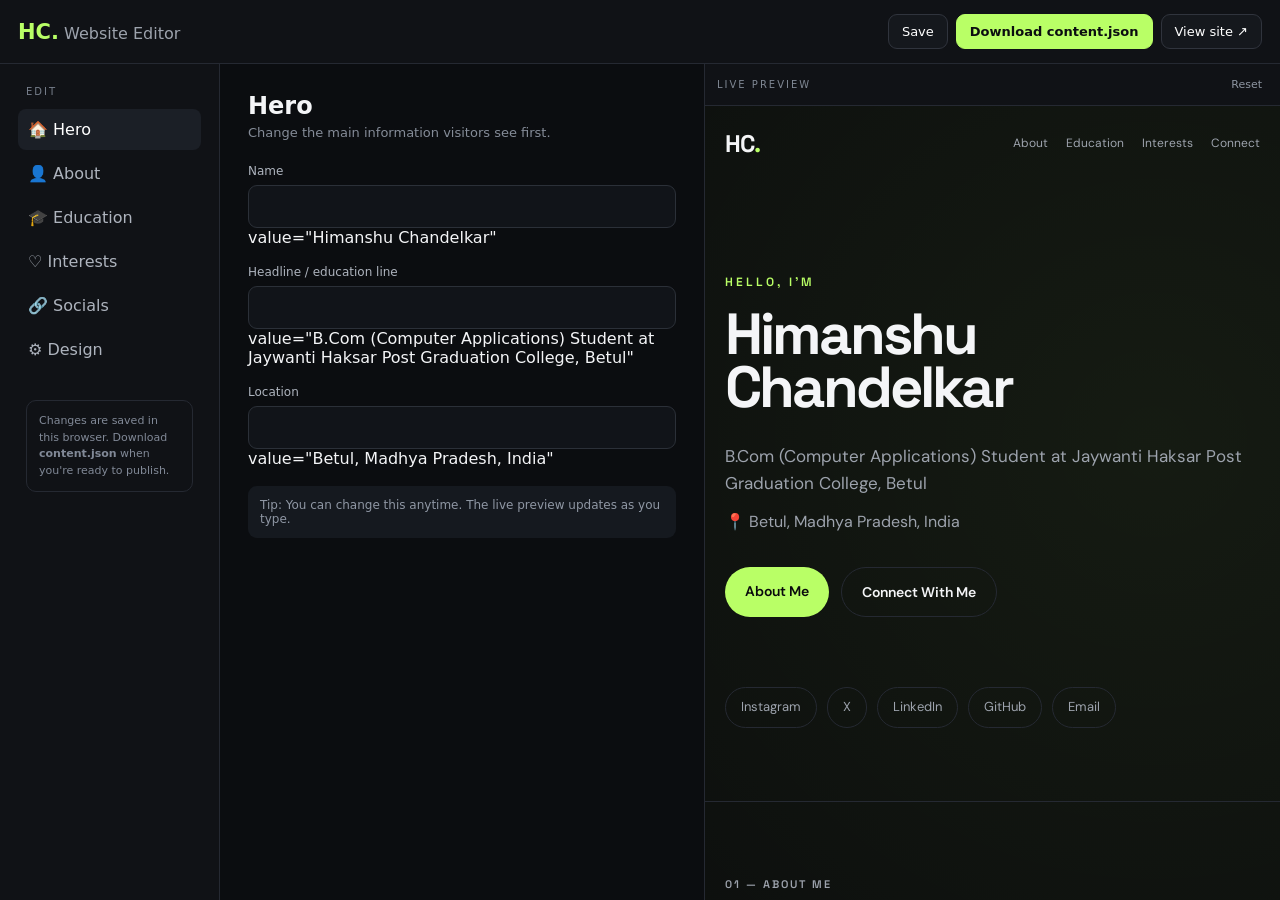
==== editor.html @ 12ae5958 "Add files via upload" ====
<!DOCTYPE html>
<html lang="en"><head><meta charset="UTF-8"><meta name="viewport" content="width=device-width,initial-scale=1.0"><title>Website Editor — Himanshu Chandelkar</title><link rel="stylesheet" href="editor.css"></head>
<body>
<header><div><b>HC.</b><span> Website Editor</span></div><div class="top-actions"><button id="saveBtn">Save</button><button id="exportBtn" class="primary">Download content.json</button><a href="index.html" target="_blank">View site ↗</a></div></header>
<div class="layout">
<aside><div class="side-title">EDIT</div><button class="tab active" data-tab="hero">🏠 Hero</button><button class="tab" data-tab="about">👤 About</button><button class="tab" data-tab="education">🎓 Education</button><button class="tab" data-tab="interests">♡ Interests</button><button class="tab" data-tab="socials">🔗 Socials</button><button class="tab" data-tab="design">⚙ Design</button><div class="hint">Changes are saved in this browser. Download <b>content.json</b> when you're ready to publish.</div></aside>
<section class="workspace"><div id="panel"></div></section>
<aside class="preview"><div class="preview-head"><span>LIVE PREVIEW</span><button id="resetBtn">Reset</button></div><iframe id="previewFrame"></iframe></aside>
</div>
<script src="editor.js"></script></body></html>
---- editor.css ----
*{box-sizing:border-box}body{margin:0;background:#0b0d10;color:#f4f5f7;font-family:Inter,system-ui,sans-serif}button,input,textarea{font:inherit}button{cursor:pointer}.top-actions button,.top-actions a{border:1px solid #30343d;background:#15181d;color:#fff;border-radius:9px;padding:9px 13px;text-decoration:none;font-size:13px}.top-actions .primary{background:#b9ff66;color:#0b0d10;border-color:#b9ff66;font-weight:700}header{height:64px;border-bottom:1px solid #252932;display:flex;align-items:center;justify-content:space-between;padding:0 18px;background:#101216;position:sticky;top:0;z-index:5}header b{font-size:21px;color:#b9ff66}header span{color:#9da3ad}.top-actions{display:flex;gap:8px;align-items:center}.layout{display:grid;grid-template-columns:220px minmax(360px,1fr) minmax(380px,45vw);min-height:calc(100vh - 64px)}aside{background:#101216;border-right:1px solid #252932;padding:18px}.preview{border-left:1px solid #252932;border-right:0;padding:0;display:flex;flex-direction:column}.side-title{font-size:10px;letter-spacing:2px;color:#777f8c;margin:4px 8px 12px}.tab{display:block;width:100%;text-align:left;border:0;background:transparent;color:#aeb4be;padding:11px 10px;border-radius:8px;margin-bottom:3px}.tab.active,.tab:hover{background:#1b1f26;color:#fff}.hint{margin:30px 8px 0;padding:12px;border:1px solid #252932;border-radius:10px;color:#818997;font-size:11px;line-height:1.5}.workspace{padding:28px;overflow:auto;max-height:calc(100vh - 64px)}.panel-title{font-size:24px;margin:0 0 5px}.panel-sub{color:#858c98;font-size:13px;margin:0 0 24px}.field{margin:0 0 18px}.field label{display:block;font-size:12px;color:#aeb4be;margin-bottom:7px}.field input,.field textarea{width:100%;background:#111419;border:1px solid #2b3038;border-radius:9px;color:#fff;padding:11px 12px;outline:none}.field input:focus,.field textarea:focus{border-color:#b9ff66}.field textarea{min-height:110px;resize:vertical}.row{display:grid;grid-template-columns:1fr 1fr;gap:12px}.item{border:1px solid #292e37;background:#111419;border-radius:12px;padding:15px;margin-bottom:12px}.item-head{display:flex;justify-content:space-between;align-items:center;margin-bottom:12px}.item-head strong{font-size:13px}.mini{border:1px solid #30343d;background:#181b21;color:#bbb;border-radius:7px;padding:5px 8px;font-size:11px}.danger{color:#ff8f8f}.add{width:100%;padding:11px;border:1px dashed #39404a;background:transparent;color:#b9ff66;border-radius:9px}.check{display:flex;align-items:center;gap:9px;color:#b7bdc6;font-size:13px}.check input{accent-color:#b9ff66}.swatches{display:grid;grid-template-columns:1fr 1fr;gap:12px}.preview-head{height:44px;border-bottom:1px solid #252932;display:flex;align-items:center;justify-content:space-between;padding:0 12px;font-size:10px;letter-spacing:2px;color:#7f8793}.preview-head button{background:transparent;color:#8d95a1;border:0;font-size:11px}.preview iframe{width:100%;height:100%;border:0;background:#090a0c}.notice{padding:12px;border-radius:9px;background:#15191f;color:#8f97a4;font-size:12px;margin-top:15px}.section-order{display:flex;flex-direction:column;gap:8px}.order-row{display:flex;justify-content:space-between;align-items:center;padding:12px;background:#15181d;border:1px solid #292e37;border-radius:9px}.order-row button{margin-left:5px}.saved{color:#b9ff66;font-size:12px;margin-left:8px}
@media(max-width:1000px){.layout{grid-template-columns:190px 1fr}.preview{display:none}}@media(max-width:650px){header{height:auto;gap:10px;align-items:flex-start;padding:13px;flex-direction:column}.layout{display:block}.workspace{max-height:none;padding:20px}aside{border-right:0;border-bottom:1px solid #252932}.tab{display:inline-block;width:auto;margin-right:4px}.hint{display:none}.top-actions{flex-wrap:wrap}.row,.swatches{grid-template-columns:1fr}}
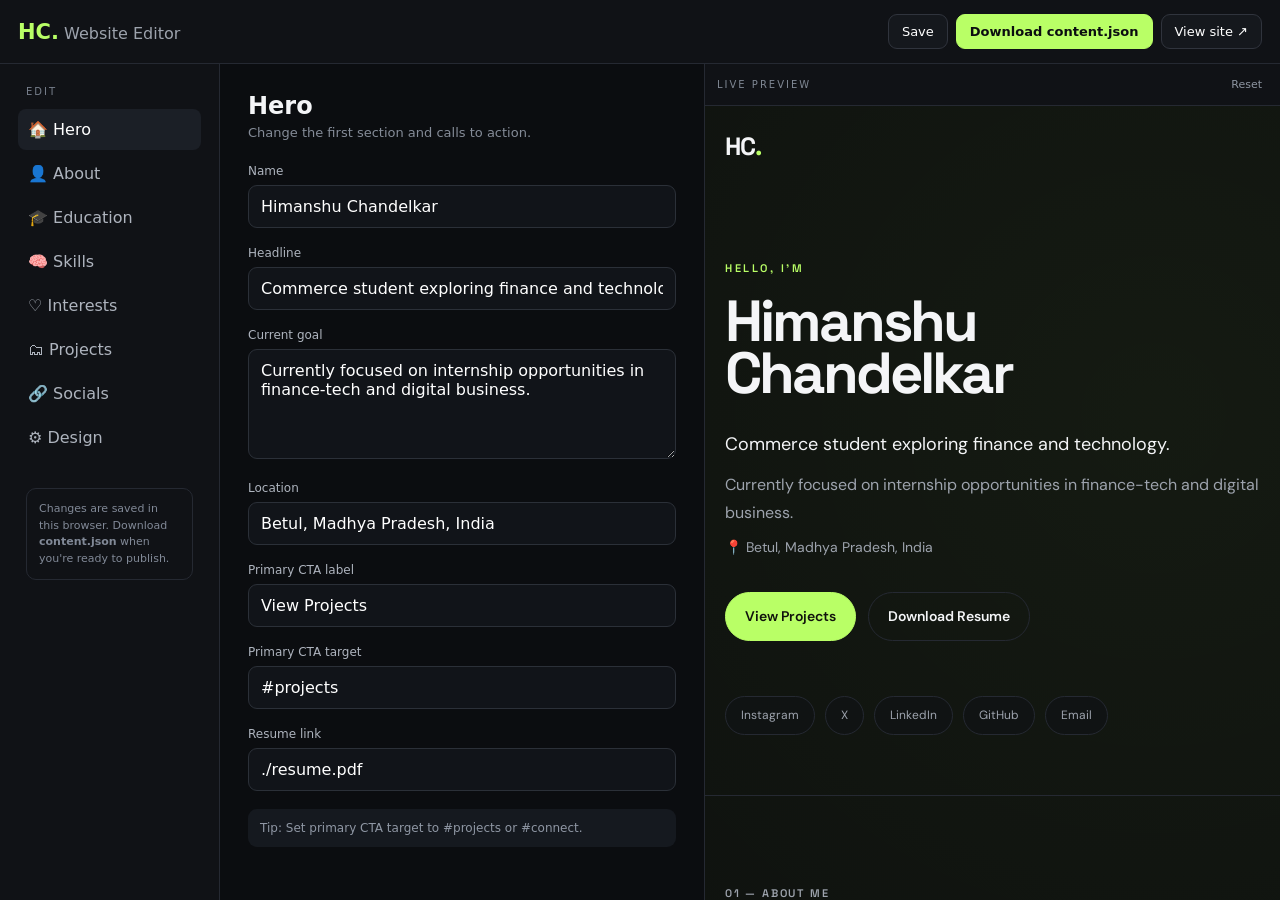
==== commit 22d66300: "Add projects and skills sections with shared site renderer Co-authored-by: himanshuchandelkar <77953" ====
--- a/editor.html
+++ b/editor.html
@@ -3,8 +3,8 @@
 <body>
 <header><div><b>HC.</b><span> Website Editor</span></div><div class="top-actions"><button id="saveBtn">Save</button><button id="exportBtn" class="primary">Download content.json</button><a href="index.html" target="_blank">View site ↗</a></div></header>
 <div class="layout">
-<aside><div class="side-title">EDIT</div><button class="tab active" data-tab="hero">🏠 Hero</button><button class="tab" data-tab="about">👤 About</button><button class="tab" data-tab="education">🎓 Education</button><button class="tab" data-tab="interests">♡ Interests</button><button class="tab" data-tab="socials">🔗 Socials</button><button class="tab" data-tab="design">⚙ Design</button><div class="hint">Changes are saved in this browser. Download <b>content.json</b> when you're ready to publish.</div></aside>
+<aside><div class="side-title">EDIT</div><button class="tab active" data-tab="hero">🏠 Hero</button><button class="tab" data-tab="about">👤 About</button><button class="tab" data-tab="education">🎓 Education</button><button class="tab" data-tab="skills">🧠 Skills</button><button class="tab" data-tab="interests">♡ Interests</button><button class="tab" data-tab="projects">🗂 Projects</button><button class="tab" data-tab="socials">🔗 Socials</button><button class="tab" data-tab="design">⚙ Design</button><div class="hint">Changes are saved in this browser. Download <b>content.json</b> when you're ready to publish.</div></aside>
 <section class="workspace"><div id="panel"></div></section>
 <aside class="preview"><div class="preview-head"><span>LIVE PREVIEW</span><button id="resetBtn">Reset</button></div><iframe id="previewFrame"></iframe></aside>
 </div>
-<script src="editor.js"></script></body></html>+<script src="editor.js"></script></body></html>
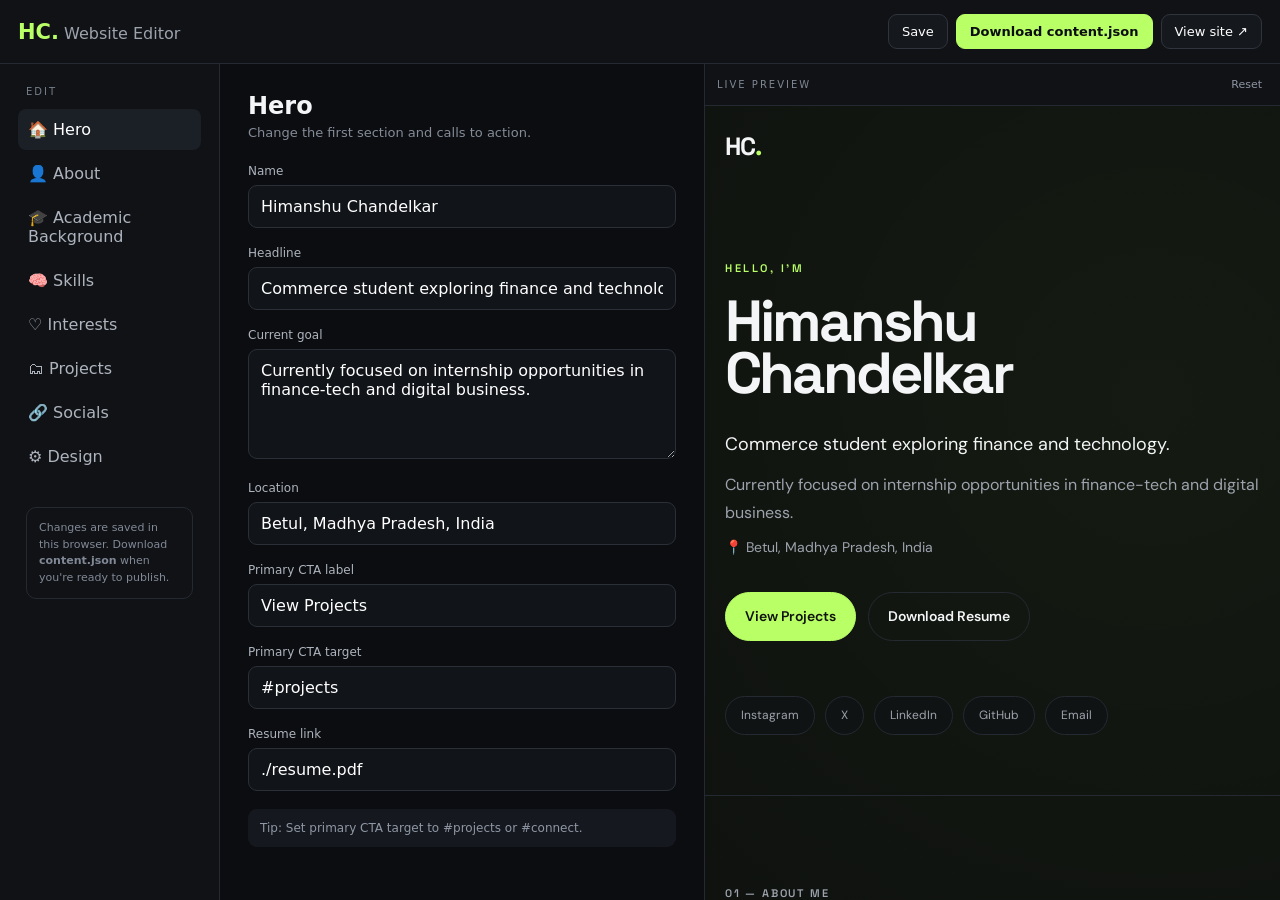
==== commit 0f7d185a: "update" ====
--- a/editor.html
+++ b/editor.html
@@ -3,7 +3,7 @@
 <body>
 <header><div><b>HC.</b><span> Website Editor</span></div><div class="top-actions"><button id="saveBtn">Save</button><button id="exportBtn" class="primary">Download content.json</button><a href="index.html" target="_blank">View site ↗</a></div></header>
 <div class="layout">
-<aside><div class="side-title">EDIT</div><button class="tab active" data-tab="hero">🏠 Hero</button><button class="tab" data-tab="about">👤 About</button><button class="tab" data-tab="education">🎓 Education</button><button class="tab" data-tab="skills">🧠 Skills</button><button class="tab" data-tab="interests">♡ Interests</button><button class="tab" data-tab="projects">🗂 Projects</button><button class="tab" data-tab="socials">🔗 Socials</button><button class="tab" data-tab="design">⚙ Design</button><div class="hint">Changes are saved in this browser. Download <b>content.json</b> when you're ready to publish.</div></aside>
+<aside><div class="side-title">EDIT</div><button class="tab active" data-tab="hero">🏠 Hero</button><button class="tab" data-tab="about">👤 About</button><button class="tab" data-tab="education">🎓 Academic Background</button><button class="tab" data-tab="skills">🧠 Skills</button><button class="tab" data-tab="interests">♡ Interests</button><button class="tab" data-tab="projects">🗂 Projects</button><button class="tab" data-tab="socials">🔗 Socials</button><button class="tab" data-tab="design">⚙ Design</button><div class="hint">Changes are saved in this browser. Download <b>content.json</b> when you're ready to publish.</div></aside>
 <section class="workspace"><div id="panel"></div></section>
 <aside class="preview"><div class="preview-head"><span>LIVE PREVIEW</span><button id="resetBtn">Reset</button></div><iframe id="previewFrame"></iframe></aside>
 </div>
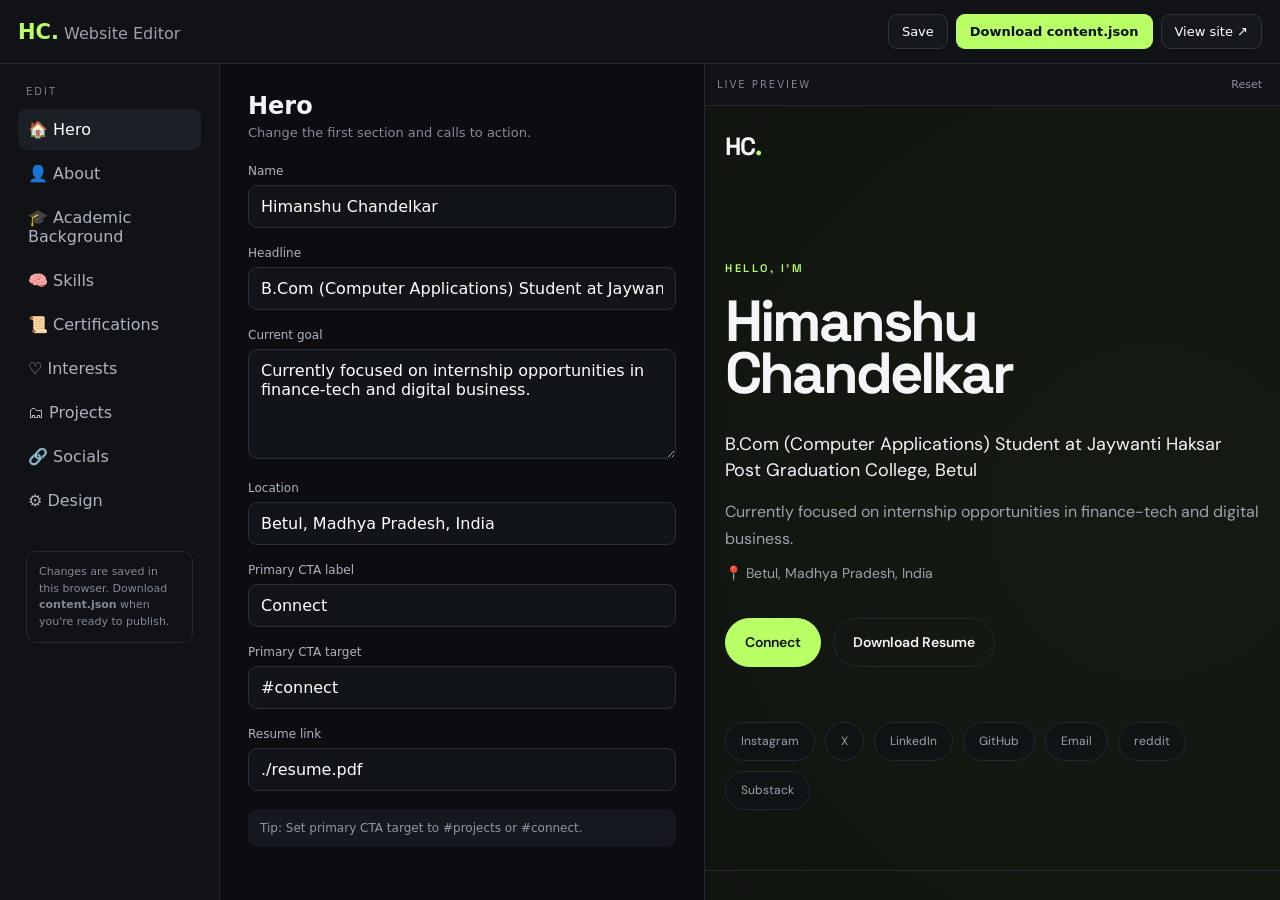
==== commit 98139c9e: "section added" ====
--- a/editor.html
+++ b/editor.html
@@ -3,7 +3,7 @@
 <body>
 <header><div><b>HC.</b><span> Website Editor</span></div><div class="top-actions"><button id="saveBtn">Save</button><button id="exportBtn" class="primary">Download content.json</button><a href="index.html" target="_blank">View site ↗</a></div></header>
 <div class="layout">
-<aside><div class="side-title">EDIT</div><button class="tab active" data-tab="hero">🏠 Hero</button><button class="tab" data-tab="about">👤 About</button><button class="tab" data-tab="education">🎓 Academic Background</button><button class="tab" data-tab="skills">🧠 Skills</button><button class="tab" data-tab="interests">♡ Interests</button><button class="tab" data-tab="projects">🗂 Projects</button><button class="tab" data-tab="socials">🔗 Socials</button><button class="tab" data-tab="design">⚙ Design</button><div class="hint">Changes are saved in this browser. Download <b>content.json</b> when you're ready to publish.</div></aside>
+<aside><div class="side-title">EDIT</div><button class="tab active" data-tab="hero">🏠 Hero</button><button class="tab" data-tab="about">👤 About</button><button class="tab" data-tab="education">🎓 Academic Background</button><button class="tab" data-tab="skills">🧠 Skills</button><button class="tab" data-tab="certifications">📜 Certifications</button><button class="tab" data-tab="interests">♡ Interests</button><button class="tab" data-tab="projects">🗂 Projects</button><button class="tab" data-tab="socials">🔗 Socials</button><button class="tab" data-tab="design">⚙ Design</button><div class="hint">Changes are saved in this browser. Download <b>content.json</b> when you're ready to publish.</div></aside>
 <section class="workspace"><div id="panel"></div></section>
 <aside class="preview"><div class="preview-head"><span>LIVE PREVIEW</span><button id="resetBtn">Reset</button></div><iframe id="previewFrame"></iframe></aside>
 </div>
--- a/editor.css
+++ b/editor.css
@@ -1,2 +1,6 @@
 *{box-sizing:border-box}body{margin:0;background:#0b0d10;color:#f4f5f7;font-family:Inter,system-ui,sans-serif}button,input,textarea{font:inherit}button{cursor:pointer}.top-actions button,.top-actions a{border:1px solid #30343d;background:#15181d;color:#fff;border-radius:9px;padding:9px 13px;text-decoration:none;font-size:13px}.top-actions .primary{background:#b9ff66;color:#0b0d10;border-color:#b9ff66;font-weight:700}header{height:64px;border-bottom:1px solid #252932;display:flex;align-items:center;justify-content:space-between;padding:0 18px;background:#101216;position:sticky;top:0;z-index:5}header b{font-size:21px;color:#b9ff66}header span{color:#9da3ad}.top-actions{display:flex;gap:8px;align-items:center}.layout{display:grid;grid-template-columns:220px minmax(360px,1fr) minmax(380px,45vw);min-height:calc(100vh - 64px)}aside{background:#101216;border-right:1px solid #252932;padding:18px}.preview{border-left:1px solid #252932;border-right:0;padding:0;display:flex;flex-direction:column}.side-title{font-size:10px;letter-spacing:2px;color:#777f8c;margin:4px 8px 12px}.tab{display:block;width:100%;text-align:left;border:0;background:transparent;color:#aeb4be;padding:11px 10px;border-radius:8px;margin-bottom:3px}.tab.active,.tab:hover{background:#1b1f26;color:#fff}.hint{margin:30px 8px 0;padding:12px;border:1px solid #252932;border-radius:10px;color:#818997;font-size:11px;line-height:1.5}.workspace{padding:28px;overflow:auto;max-height:calc(100vh - 64px)}.panel-title{font-size:24px;margin:0 0 5px}.panel-sub{color:#858c98;font-size:13px;margin:0 0 24px}.field{margin:0 0 18px}.field label{display:block;font-size:12px;color:#aeb4be;margin-bottom:7px}.field input,.field textarea{width:100%;background:#111419;border:1px solid #2b3038;border-radius:9px;color:#fff;padding:11px 12px;outline:none}.field input:focus,.field textarea:focus{border-color:#b9ff66}.field textarea{min-height:110px;resize:vertical}.row{display:grid;grid-template-columns:1fr 1fr;gap:12px}.item{border:1px solid #292e37;background:#111419;border-radius:12px;padding:15px;margin-bottom:12px}.item-head{display:flex;justify-content:space-between;align-items:center;margin-bottom:12px}.item-head strong{font-size:13px}.mini{border:1px solid #30343d;background:#181b21;color:#bbb;border-radius:7px;padding:5px 8px;font-size:11px}.danger{color:#ff8f8f}.add{width:100%;padding:11px;border:1px dashed #39404a;background:transparent;color:#b9ff66;border-radius:9px}.check{display:flex;align-items:center;gap:9px;color:#b7bdc6;font-size:13px}.check input{accent-color:#b9ff66}.swatches{display:grid;grid-template-columns:1fr 1fr;gap:12px}.preview-head{height:44px;border-bottom:1px solid #252932;display:flex;align-items:center;justify-content:space-between;padding:0 12px;font-size:10px;letter-spacing:2px;color:#7f8793}.preview-head button{background:transparent;color:#8d95a1;border:0;font-size:11px}.preview iframe{width:100%;height:100%;border:0;background:#090a0c}.notice{padding:12px;border-radius:9px;background:#15191f;color:#8f97a4;font-size:12px;margin-top:15px}.section-order{display:flex;flex-direction:column;gap:8px}.order-row{display:flex;justify-content:space-between;align-items:center;padding:12px;background:#15181d;border:1px solid #292e37;border-radius:9px}.order-row button{margin-left:5px}.saved{color:#b9ff66;font-size:12px;margin-left:8px}
 @media(max-width:1000px){.layout{grid-template-columns:190px 1fr}.preview{display:none}}@media(max-width:650px){header{height:auto;gap:10px;align-items:flex-start;padding:13px;flex-direction:column}.layout{display:block}.workspace{max-height:none;padding:20px}aside{border-right:0;border-bottom:1px solid #252932}.tab{display:inline-block;width:auto;margin-right:4px}.hint{display:none}.top-actions{flex-wrap:wrap}.row,.swatches{grid-template-columns:1fr}}
+
+.editor-select{width:100%;background:#111419;border:1px solid #2b3038;border-radius:9px;color:#fff;padding:11px 12px;min-height:42px}
+.mini:disabled,.add:disabled{opacity:.35;cursor:not-allowed}
+.order-row>span:last-child{display:flex;gap:4px;align-items:center;flex-wrap:wrap}
